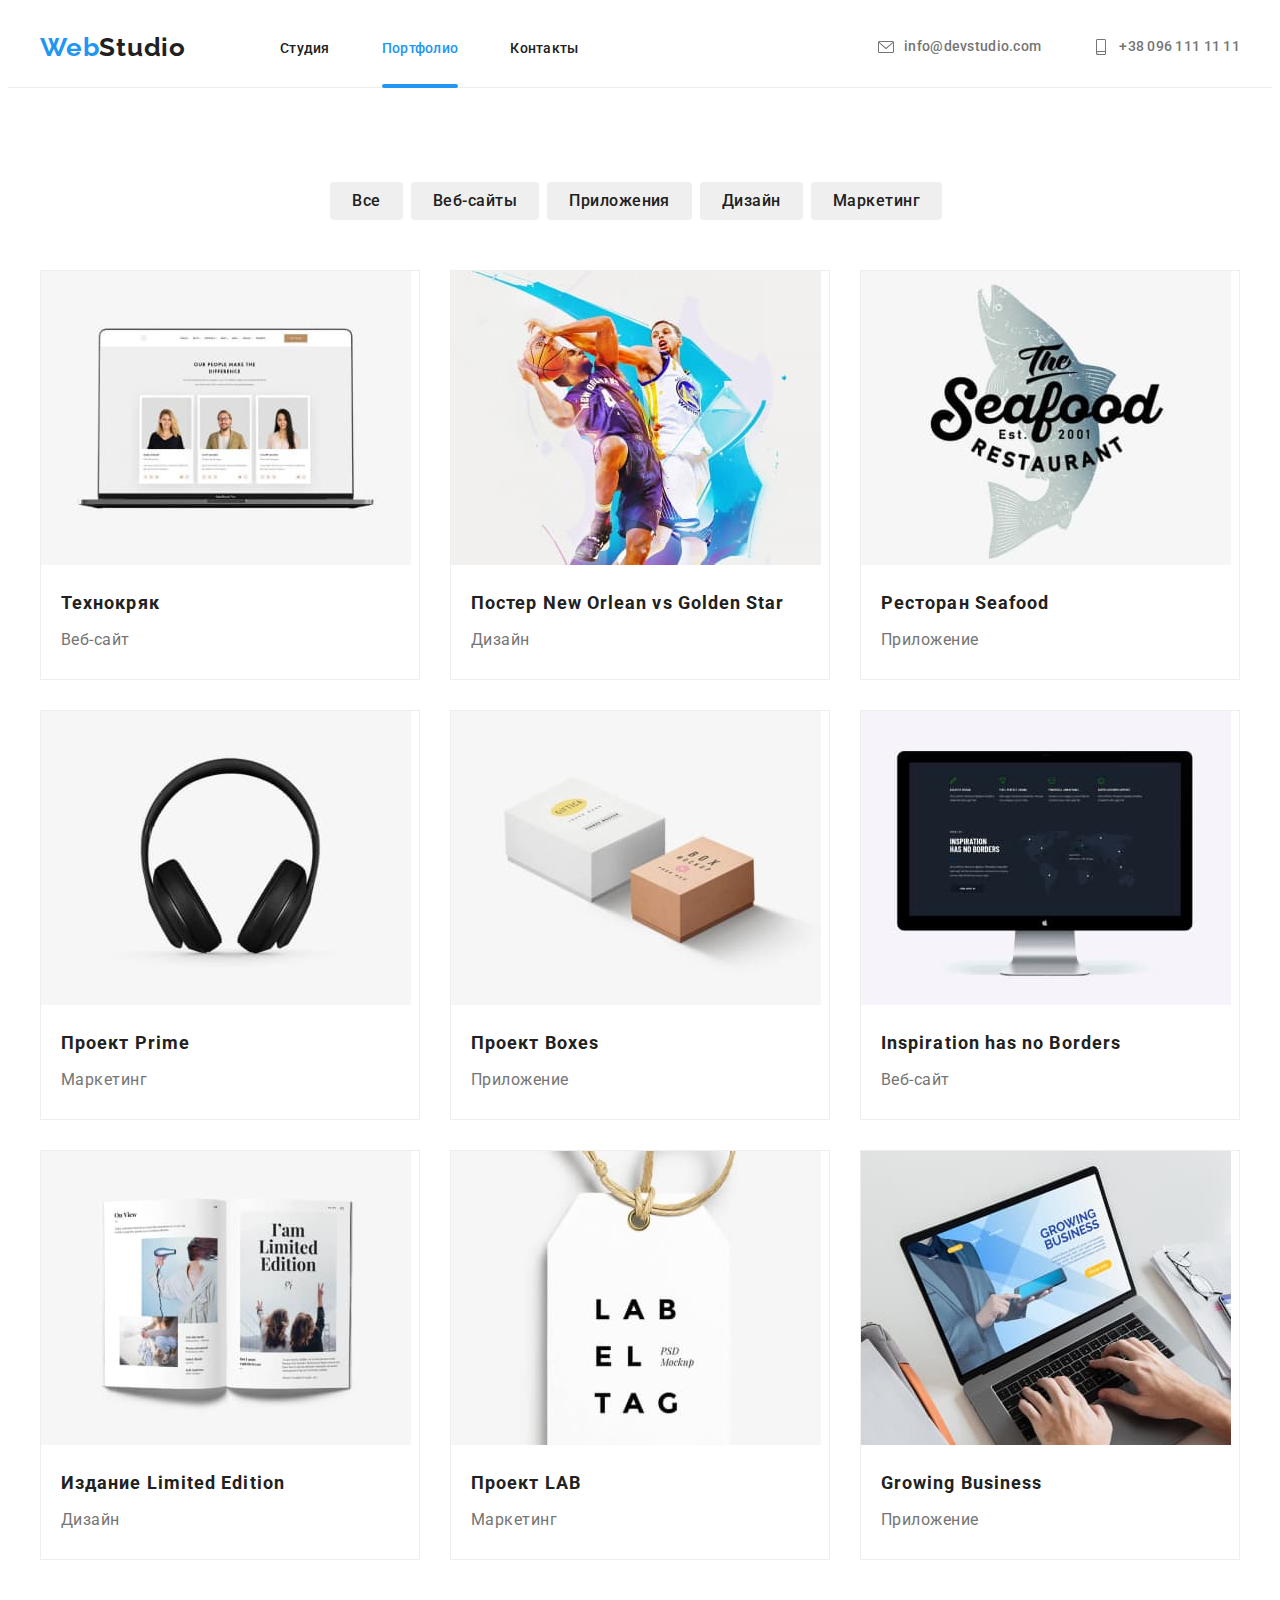
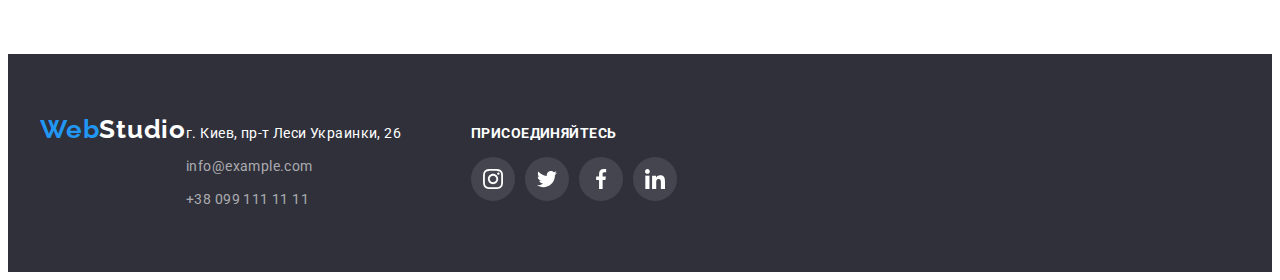
==== portfolio.html @ 0c4805b9 "homework6" ====
<!DOCTYPE html>
<html lang="ru">

<head>
    <meta charset="UTF-8" />
    <meta name="viewport" content="width=device-width, initial-scale=1.0" />
    <title>Document</title>
    <link rel="preconnect" href="https://fonts.googleapis.com">
    <link rel="preconnect" href="https://fonts.gstatic.com" crossorigin>
    <link
        href="https://fonts.googleapis.com/css2?family=Raleway:wght@700&family=Roboto:wght@400;500;700;900&display=swap"
        rel="stylesheet">
    <link rel="stylesheet" href="https://cdnjs.cloudflare.com/ajax/libs/modern-normalize/1.1.0/modern-normalize.min.css"
        integrity="sha512-wpPYUAdjBVSE4KJnH1VR1HeZfpl1ub8YT/NKx4PuQ5NmX2tKuGu6U/JRp5y+Y8XG2tV+wKQpNHVUX03MfMFn9Q=="
        crossorigin="anonymous" referrerpolicy="no-referrer" />
    <link rel="stylesheet" href="./css/styles.css" />
</head>

<body>
    <!-- Шапка сайта -->
    <header class="header">
        <div class="container">
            <nav class="header-navigation">
                <a class="header-logo link" href="/">
                    Web<span class="header-studio">Studio</span>
                </a>


                <ul class="header-list list ">
                    <li class="header-item"><a href="index.html" class="header-link   link">Студия</a></li>
                    <li class="header-item"><a href=" ./portfolio.html" class="header-link current link">Портфолио</a>
                    </li>
                    <li class="header-item"><a href="" class="header-link  link"> Контакты</a></li>
                </ul>

                <ul class="header-mail-tel">
                    <li class="header-mail list"><a href="" class="mail-link link"><svg class="mail-social-icon"
                                width="16" height="16">
                                <use href="./images/icons.svg#icon-envelope"></use>
                            </svg>info@devstudio.com</a></li>
                    <li class="header-tel list"><a href="" class="tel-link link"><svg class="tel-social-icon" width="16"
                                height="16">
                                <use href="./images/icons.svg#icon-smartphone"></use>
                            </svg>+38 096 111 11 11</a></li>
                </ul>
            </nav>
        </div>
    </header>
    <main>
        <!-- Кнопки -->
        <section class="main-menu">
            <div class="container">
                <h1 class="main-menu-buttons">Кнопки</h1>
                <div class="container-buttons">
                    <ul class="main-menu-list list">
                        <li class="main-menu-item"><button class="main-btn" type="button">Все</button></li>
                        <li class="main-menu-item"><button class="main-btn" type="button">Веб-сайты</button></li>
                        <li class="main-menu-item"><button class="main-btn" type="button">Приложения</button></li>
                        <li class="main-menu-item"><button class="main-btn" type="button">Дизайн</button></li>
                        <li class="main-menu-item"><button class="main-btn" type="button">Маркетинг</button></li>

                    </ul>
                </div>

                <!-- Портфолио -->
                <ul class="portfolio-list list">
                    <li class="portfolio-item  "><a class="portfolio-link" href="">
                            <div class="portfolio-link-wrap"> <img src="./images/portfolio1.jpg" alt="ноутбук"
                                    width="370" />
                                <p class="portfolio-top-text">Технокряк это современная площадка распространения
                                    коронавируса. Компании используют эту
                                    платформу для цифрового
                                    шпионажа и атак на защищённые сервера конкурентов.</p>
                            </div>
                            <div class="portfolio-item-content ">
                                <h2 class="portfolio-text">Технокряк</h2>
                                <p class="portfolio-pretext ">Веб-сайт</p>
                            </div>
                        </a></li>
                    <li class="portfolio-item"><a class="portfolio-link" href="">
                            <div class="portfolio-link-wrap"> <img src="./images/portfolio2.jpg" alt="два баскетболиста"
                                    width="370" />
                                <p class="portfolio-top-text">Технокряк это современная площадка распространения
                                    коронавируса. Компании используют эту
                                    платформу для цифрового
                                    шпионажа и атак на защищённые сервера конкурентов.</p>
                            </div>
                            <div class="portfolio-item-content">
                                <h2 class="portfolio-text">Постер New Orlean vs Golden Star</h2>
                                <p class="portfolio-pretext">Дизайн</p>
                            </div>
                        </a></li>
                    <li class="portfolio-item"><a class="portfolio-link" href="">
                            <div class="portfolio-link-wrap"> <img src="./images/portfolio3.jpg" alt="лого ресторана"
                                    width="370" />
                                <p class="portfolio-top-text">Технокряк это современная площадка распространения
                                    коронавируса. Компании используют эту
                                    платформу для цифрового
                                    шпионажа и атак на защищённые сервера конкурентов.</p>
                            </div>
                            <div class="portfolio-item-content">
                                <h2 class="portfolio-text">Ресторан Seafood</h2>
                                <p class="portfolio-pretext">Приложение</p>
                            </div>
                        </a></li>

                    <li class="portfolio-item"><a class="portfolio-link" href="">
                            <div class="portfolio-link-wrap"> <img src="./images/portfolio4.jpg" alt="наушники"
                                    width="370" />
                                <p class="portfolio-top-text">Технокряк это современная площадка распространения
                                    коронавируса. Компании используют эту
                                    платформу для цифрового
                                    шпионажа и атак на защищённые сервера конкурентов.</p>
                            </div>
                            <div class="portfolio-item-content">
                                <h2 class="portfolio-text">Проект Prime</h2>
                                <p class="portfolio-pretext">Маркетинг</p>
                            </div>
                        </a></li>
                    <li class="portfolio-item"><a class="portfolio-link" href="">
                            <div class="portfolio-link-wrap"> <img src="./images/portfolio5.jpg" alt="две коробки"
                                    width="370" />
                                <p class="portfolio-top-text">Технокряк это современная площадка распространения
                                    коронавируса. Компании используют эту
                                    платформу для цифрового
                                    шпионажа и атак на защищённые сервера конкурентов.</p>
                            </div>
                            <div class="portfolio-item-content">
                                <h2 class="portfolio-text">Проект Boxes</h2>
                                <p class="portfolio-pretext">Приложение</p>
                            </div>
                        </a></li>
                    <li class="portfolio-item"><a class="portfolio-link" href="">
                            <div class="portfolio-link-wrap"> <img src="./images/portfolio6.jpg" alt="монитор"
                                    width="370" />
                                <p class="portfolio-top-text">Технокряк это современная площадка распространения
                                    коронавируса. Компании используют эту
                                    платформу для цифрового
                                    шпионажа и атак на защищённые сервера конкурентов.</p>
                            </div>
                            <div class="portfolio-item-content">
                                <h2 class="portfolio-text">Inspiration has no Borders</h2>
                                <p class="portfolio-pretext">Веб-сайт</p>
                            </div>
                        </a></li>

                    <li class="portfolio-item"><a class="portfolio-link" href="">
                            <div class="portfolio-link-wrap"> <img src="./images/portfolio7.jpg" alt="журнал"
                                    width="370" />
                                <p class="portfolio-top-text">Технокряк это современная площадка распространения
                                    коронавируса. Компании используют эту
                                    платформу для цифрового
                                    шпионажа и атак на защищённые сервера конкурентов.</p>
                            </div>
                            <div class="portfolio-item-content">
                                <h2 class="portfolio-text">Издание Limited Edition</h2>
                                <p class="portfolio-pretext">Дизайн</p>
                            </div>
                        </a></li>
                    <li class="portfolio-item"><a class="portfolio-link" href="">
                            <div class="portfolio-link-wrap"> <img src="./images/portfolio8.jpg" alt="эмблема"
                                    width="370" />
                                <p class="portfolio-top-text">Технокряк это современная площадка распространения
                                    коронавируса. Компании используют эту
                                    платформу для цифрового
                                    шпионажа и атак на защищённые сервера конкурентов.</p>
                            </div>
                            <div class="portfolio-item-content">
                                <h2 class="portfolio-text">Проект LAB</h2>
                                <p class="portfolio-pretext">Маркетинг</p>
                            </div>
                        </a></li>
                    <li class="portfolio-item"><a class="portfolio-link" href="">
                            <div class="portfolio-link-wrap"> <img src="./images/portfolio9.jpg" alt="ноутбук"
                                    width="370" />
                                <p class="portfolio-top-text">Технокряк это современная площадка распространения
                                    коронавируса. Компании используют эту
                                    платформу для цифрового
                                    шпионажа и атак на защищённые сервера конкурентов.</p>
                            </div>
                            <div class="portfolio-item-content">
                                <h2 class="portfolio-text">Growing Business</h2>
                                <p class="portfolio-pretext">Приложение</p>
                            </div>
                        </a></li>

                </ul>
            </div>
        </section>
    </main>
    <!-- Футер -->
    <footer class="footer">
        <div class="container footer-container">
            <div class="container-footer-logo">
                <a class="footer-logo link" href="/">
                    Web<span class="footer-studio">Studio</span>
                </a>
            </div>

            <address class="adress">
                <ul class="adress-list list">
                    <li class="adress-item">
                        <a class="footer-gps link"
                            href="https://www.google.com/maps/place/%D0%B1%D1%83%D0%BB.+%D0%9B%D0%B5%D1%81%D0%B8+%D0%A3%D0%BA%D1%80%D0%B0%D0%B8%D0%BD%D0%BA%D0%B8,+26,+%D0%9A%D0%B8%D0%B5%D0%B2,+02000/@50.4265807,30.5361971,17z/data=!3m1!4b1!4m5!3m4!1s0x40d4cf0e033ecbe9:0x57a4dffefec77da0!8m2!3d50.4265807!4d30.5383858">
                            г. Киев, пр-т Леси Украинки, 26 </a>
                    </li>
                    <li class="adress-item">
                        <a class="footer-mail link" href="mailto:info@example.com">info@example.com</a>
                    </li>
                    <li class="adress-item">
                        <a class="footer-tel link" href="tel:+38 099 111 11 11">+38 099 111 11 11</a>
                    </li>
                </ul>
            </address>

            <div class="footer-join">
                <p class="join">ПРИСОЕДИНЯЙТЕСЬ</p>
                <ul class="footer-social-list list">
                    <li class="footer-social-item">
                        <a href="" class="footer-social-link">
                            <svg class="footer-social-icon" width="20" height="20">
                                <use href="./images/icons.svg#icon-instagram-2"></use>
                            </svg>
                        </a>
                    </li>
                    <li class="footer-social-item">
                        <a href="" class="footer-social-link">
                            <svg class="footer-social-icon" width="20" height="20">
                                <use href="./images/icons.svg#icon-twitter-1"></use>
                            </svg></a>
                    </li>
                    <li class="footer-social-item">
                        <a href="" class="footer-social-link">
                            <svg class="footer-social-icon" width="20" height="20">
                                <use href="./images/icons.svg#icon-facebook-1"></use>
                            </svg></a>
                    </li>
                    <li class="footer-social-item">
                        <a href="" class="footer-social-link">
                            <svg class="footer-social-icon" width="20" height="20">
                                <use href="./images/icons.svg#icon-linkedin-1"></use>
                            </svg></a>
                    </li>
                </ul>
            </div>
        </div>
    </footer>
</body>

</html>
---- css/styles.css ----
:root {
  --main-tittle-color: #212121;
  --tittle-text-color: #757575;
  --accent-color:      #2196f3;
    --first-text-color:  #2F303A;
  --second-text-color: #F5F4FA;
  --third-text-color: #E5E5E5;
  --fourth-text-color: #ffffff;
  --fifth-text-color: rgba(255, 255, 255, 0.6);
  --sixth-text-color: #AFB1B8;
}
p,
h1,
h2,
h3,
h4,
h5,
h6{
  margin: 0;
}

ul{
  margin: 0;
  padding: 0;
}
button{
  cursor: pointer;
}
img{
  display: block;
  max-width: 100%;
  height: auto;
}

.container{ 
  width: 1200px;
  padding-left: 15px;
  padding-right: 15px;
  margin: 0 auto;
}
body {
  font-family: "Roboto", sans-serif;
  color:var(--main-tittle-color);
}
.list {
  list-style: none;
}
.link {
  text-decoration: none;
}
 /* ----------------------------------------------------------------HEADER----------------------- */
.header{
  padding-top: 24px;
  padding-bottom: 24px;
 border-bottom: 1px solid #ECECEC;
}
 .header-navigation{
  display: flex;
  align-items: center;

}
.header-container{
  display: flex;
  align-items: center;
}
 .header-logo {
  font-family: Raleway;
  font-weight: 700;
  font-size: 26px;
  line-height: 1.19;
  letter-spacing: 0.03em;
  margin-right: 94px;
  color:var(--accent-color);
}
.header-studio  {
  font-family: Raleway;
  font-weight: 700;
  font-size: 26px;
  line-height: 1.19;
  letter-spacing: 0.03em;
  color:var(--main-tittle-color);
}
.header-list .header-link.current{
  color: var(--accent-color);
}
.header-list{
  display: flex;
}
.header-item{
  margin-right: 52px;
}
.header-item:last-child{
  margin:right 0px ;
}
.header-link{
font-weight: 500;
font-size: 14px;
line-height: 1.14;
letter-spacing: 0.02em;
color:var(--main-tittle-color);
transition: color 250ms cubic-bezier(0.4, 0, 0.2, 1);
position: relative;
}
.header-link:hover,
.header-link:focus {
  color:var(--accent-color);
}
.current::after {
content: '';
width: 100%;
height: 4px;
background-color: var(--accent-color);
border-radius: 2px;
position: absolute;
left: 0;
bottom: -32px;
}
.mail-social-icon{
  display: flex;
  margin-right: 10px;
  align-items: center;
  fill: currentColor;
}
.header-mail-tel{
  display: flex;
margin-left: auto;
}
.tel-social-icon{
display: flex;
  align-items: center;
  margin-right: 10px;
  fill: currentColor;
}
.mail-link{
  display: flex;}
 
.tel-link{
  display: flex;}

.header-mail-tel a {
font-weight: 500;
font-size: 14px;
line-height: 1.14;
letter-spacing: 0.02em;
color: var(--tittle-text-color);
transition: color 250ms cubic-bezier(0.4, 0, 0.2, 1)
}
.header-mail-tel a:hover,
.header-mail-tel a:focus{
  color:var(--accent-color);
}
.header-mail{
  margin-right: 52px;
}
 /* ----------------------------------------------------------------HERO----------------------- */
.hero{
  padding: 200px 0px;
height: 600px;
background-image: linear-gradient(rgba(47, 48, 58, 0.4), rgba(47, 48, 58, 0.4)),
 url('../images/fonImg.jpg');
 background-repeat: no-repeat;
 background-position: center;
 background-size: cover;
  background-color:var(--first-text-color);
  
}
 .hero-text{
font-style: normal;
font-weight: 900;
font-size: 44px;
line-height: 1.36;
text-align: center;
letter-spacing: 0.06em;
text-transform: uppercase;
margin-bottom: 40px;
color:var(--fourth-text-color);
}
.hero-btn{
  display: inline-block;
  padding: 10px 32px;
}
.hero-btn{
font-weight: 700;
font-size: 16px;
line-height: 1.87;
display: flex;
align-items: center;
text-align: center;
border-radius: 4px;
margin-right: auto;
margin-left: auto;
letter-spacing: 0.06em;
border: var(--accent-color);
color:var(--fourth-text-color);
background-color:var(--accent-color);
 cursor: pointer;
}
 /* ----------------------------------------------------------------ADVANTAGE----------------------- */

 .advantage{
  background-color: var(--fourth-text-color);
padding-top: 94px ;
}
.advantage-list{
  display: flex;
}

 .advantage-pre-tittle{
font-weight: 700;
font-size: 14px;
width: 270px;
margin-bottom: 10px;
line-height: 1.14;
letter-spacing: 0.03em;
text-transform: uppercase;
color:var(--main-tittle-color);
}
.advantage-tittle{
font-size: 14px;
line-height: 1.71;
width: 270px;
letter-spacing: 0.03em;
color:var(--tittle-text-color);
}

    
.advantage-primavera{
   margin-bottom: 30px;
  margin-right: 30px;
  width:270px ;
  height:120px ;
    display: flex;
    align-items: center;
    justify-content: center;
    background-color: var(--second-text-color);
    box-sizing: content-box;
    border-radius: 4px;
}
 /* ----------------------------------------------------------------EXAMPLES----------------------- */
.examples{
background-color: var(--fourth-text-color);
padding: 94px 0px;
}
.examples-item{
  margin-right: 30px;
  position: relative;
}
.examples-item:last-child{
  margin-right: 0px ;}
.examples-list{
  display: flex;
}
.examples-wrap{
  position: relative;
  
}
.examples-top-text{
  position: absolute;
  bottom: 0;
  left: 0;
font-weight: 700;
font-size: 14px;
line-height: 1.14;
text-align: center;
letter-spacing: 0.03em;
text-transform: uppercase;
color: var(--fourth-text-color);
background: rgba(47, 48, 58, 0.8);
width: 370px;
height: 70px;
padding: 27px;



}
 .examples-text{
font-weight: 700;
font-size: 36px;
line-height: 1.17;
text-align: center;
margin-bottom: 50px;
letter-spacing: 0.03em;
color:var(--main-tittle-color);
}
 /* ----------------------------------------------------------------TEAM----------------------- */
.team{
  background-color: var(--second-text-color);
  padding: 94px 0px;
}
 .team-text{
font-weight: 700;
font-size: 36px;
line-height: 1.17;
margin-bottom: 50px;
align-items: center;
text-align: center;
letter-spacing: 0.03em;
color:var(--main-tittle-color);
}
.team-list{
  display: flex; 
  flex-wrap: wrap;
  margin-right: -30px;  
}
.team-item{
  box-shadow: 0px 1px 3px rgba(0, 0, 0, 0.12), 0px 1px 1px rgba(0, 0, 0, 0.14), 0px 2px 1px rgba(0, 0, 0, 0.2);
border-radius: 0px 0px 4px 4px;

  flex-basis: calc(100% / 4 - 30px);
  margin-right: 30px;   
}
.team-item:last-child{
  margin-right: 0px ;
  
}
  
.team-aftertext{
font-weight: 500;
font-size: 16px;
line-height: 1.19;
text-align: center;
margin-bottom: 10px;
letter-spacing: 0.03em;
color:var(--main-tittle-color);
}
.team-pretext {
  font-weight: 400;
font-size: 16px;
line-height: 1.19;
text-align: center;
letter-spacing: 0.03em;
color:var(--tittle-text-color);
}
.team-social-list{
  display: flex;
  justify-content: center;
  margin-top: 16px;
}
.team-social-item{
  width: 44px;
    height: 44px;
}
.team-social-item + .team-social-item {
    margin-left: 10px;
}
.team-social-link {
    width: 100%;
    height: 100%;
    border-radius: 50%;
    display: flex;
    align-items: center;
    justify-content: center;
    background-color:var(--fourth-text-color);
    color: var(--sixth-text-color); 
    transition: color 250ms cubic-bezier(0.4, 0, 0.2, 1), background-color 250ms cubic-bezier(0.4, 0, 0.2, 1);
}

.team-social-icon {
    fill: currentColor;
}

.team-social-link:hover,
.team-social-link:focus {
    background-color:var(--accent-color);
    color: var(--fourth-text-color);
}
.team-item-content{
  padding: 30px 30px;
  background-color: var(--fourth-text-color);
}
/* -------------------------------------------------------clients---------------------------------- */
 .clients{
   background-color: var(--fourth-text-color);
  padding: 94px 0px;
 }
 .clients-text{
font-weight: 700;
font-size: 36px;
line-height: 1.17;
text-align: center;
letter-spacing: 0.03em;
margin-bottom: 50px;
 }
 .clients-social-list{
   display: flex;
 }
 
 .clients-social-link{
   width: 170px;
    height: 92px;
    border: 1px solid var(--sixth-text-color);
box-sizing: border-box;
display: flex;
    align-items: center;
    justify-content: center;
border-radius: 4px;
margin-right: 30px;
color: var(--sixth-text-color);
transition: color 250ms cubic-bezier(0.4, 0, 0.2, 1),  border 250ms cubic-bezier(0.4, 0, 0.2, 1) }
 
 .clients-social-icon{
   fill: currentColor;
 }
 
 .clients-social-link:hover,
 .clients-social-link:focus{
   color: var(--accent-color);
   border: 1px solid var(--accent-color);
 }

 
  .clients-social-icon:hover,
  .clients-social-link:focus {
  fill: currentColor
}

 /* ----------------------------------------------------------------FOOTER----------------------- */
.footer{
  background-color:var(--first-text-color) ;
  padding-top: 60px;
  padding-bottom: 60px;
}
.container-footer-logo{
  margin-bottom: 20px;
}
.adress-item{
  margin-bottom: 9px;
}
.adress-item:last-child{
  margin-bottom: 0px ;}

.footer-logo{
font-family: Raleway;
font-weight: 700;
font-size: 26px;
line-height: 1.19;
letter-spacing: 0.03em;
color:var(--accent-color);
}
.footer-studio{
font-family: Raleway;
font-weight: 700;
font-size: 26px;
line-height: 1.19;
letter-spacing: 0.03em;
color:var(--fourth-text-color);
}
.footer-gps {
  font-family: Roboto;
font-style: normal;
font-weight: 400;
font-size: 14px;
line-height: 1.71;
letter-spacing: 0.03em;
color:var(--fourth-text-color);
}
.footer-mail{
  font-family: Roboto;
font-style: normal;
font-weight: 400;
font-size: 14px;
line-height: 1.71;
letter-spacing: 0.03em;
color:var(--fifth-text-color);
}
.footer-tel{
  font-family: Roboto;
font-style: normal;
font-weight: 400;
font-size: 14px;
line-height: 1.71;
letter-spacing: 0.03em;
color:var(--fifth-text-color);
}

 .footer-container{
   display: flex;
   align-items: baseline;
 }
.footer-join{
  
  margin-left: 70px;
  
}
  
.join{
  font-family: Roboto;
 font-weight: 700;
font-size: 14px;
line-height: 16px;
letter-spacing: 0.03em;
text-transform: uppercase;
color: var(--fourth-text-color);
}


.footer-social-list{
  display: flex;
  justify-content: center;
  margin-top: 16px;
}
.footer-social-item{
  width: 44px;
    height: 44px;
}
.footer-social-item + .footer-social-item {
    margin-left: 10px;
}
.footer-social-link {
    width: 100%;
    height: 100%;
    border-radius: 50%;
    display: flex;
    align-items: center;
    justify-content: center;
    background-color:rgba(255, 255, 255, 0.1);
    color: var(--fourth-text-color); 
    transition: color 250ms cubic-bezier(0.4, 0, 0.2, 1), background-color 250ms cubic-bezier(0.4, 0, 0.2, 1);
}

.footer-social-icon {
    fill: currentColor;
}

.footer-social-link:hover,
.footer-social-link:focus {
    background-color:var(--accent-color);
    color: var(--fourth-text-color);
}
.footer-item-content{
  padding: 30px 30px;
  background-color:#FFFFFF;}
  /* ------------------------------------------------MODALKA----------------------------- */

.backdrop{
  width: 100vw;
  height: 100vh;
  background-color: rgba(23, 26, 36, 0.2);
  position: fixed;
  top: 0;
  left: 0;
  transition: opacity 250ms, visibility 250ms;
}
.backdrop.is-hidden .modal {
    transform: scale(1.5) ;
}
.modal{
  width: 528px;
  min-height: 581px;
  background-color: var(--fourth-text-color);
  box-shadow: 0px 1px 3px rgba(0, 0, 0, 0.12), 0px 1px 1px rgba(0, 0, 0, 0.14), 0px 2px 1px rgba(0, 0, 0, 0.2);
  border-radius: 4px;
  position: absolute;
  padding: 40px;
  top:50%;
  left: 50%;
  transform: scale(1) rotate(0) translate(-50%, -50%); 
   transition: transform 250ms;
}
.modal-close {
    position: absolute;
    top: 8px;
    right: 8px;
    width: 30px;
    height: 30px;
    background-color: var(--fourth-text-color);
    border: 1px solid rgba(0, 0, 0, 0.1);
    border-radius: 50%;
    display: flex;
    align-items: center;
    justify-content: center;
}
.is-hidden {
    visibility: hidden;
    opacity: 0;
    pointer-events: none;
}

.close-icon:hover{
  fill:var(--accent-color)
}
.modal-title{
  font-family: Roboto;
font-weight: 700;
font-size: 20px;
line-height: 1.15;
text-align: center;
letter-spacing: 0.03em;
margin-bottom: 12px;
}
.modal-form-field{
  margin-bottom: 10px;
}
.modal-input-wrap{
  position: relative;
}
.input-icon{
  position: absolute;
  top: 50%;
  transform: translateY(-50%);
  left: 15px;
  transition: fill 250ms cubic-bezier(0.4, 0, 0.2, 1);
}
.modal-input{
  width: 100%;
  height: 40px;
  border: 1px solid rgba(33, 33, 33, 0.2);
box-sizing: border-box;
border-radius: 4px;
padding-left: 42px;
padding-right: 15px;
background-color: transparent;
outline: none;
transition: border-color 250ms cubic-bezier(0.4, 0, 0.2, 1);
}
.modal-input:focus + .input-icon{
  fill: var(--accent-color);
}
.modal-input:focus,
.modal-text:focus{
border-color:var(--accent-color) ;
}
.modal-input-text{
  font-family: Roboto;
font-weight: 400;
font-size: 12px;
line-height: 1.17;
letter-spacing: 0.01em;
display: block;
margin-bottom: 4px;
color: var(--tittle-text-color);
}
.modal-text{
  width: 100%;
  height: 120px;
  border: 1px solid rgba(33, 33, 33, 0.2);
box-sizing: border-box;
border-radius: 4px;
padding: 12px 16px;
resize: none;
outline: none;
}
.modal-text::placeholder{
  font-family: Roboto;
font-weight: 400;
font-size: 14px;
line-height: 1.14;
letter-spacing: 0.01em;
color: rgba(117, 117, 117, 0.5);

}
.modal-btn{
  font-family: Roboto;
font-weight: 700;
font-size: 16px;
line-height: 1.89;
letter-spacing: 0.06em;
  width: 200px;
height: 50px;
  display: block;
  margin: 0 auto;
  color: var(--fourth-text-color);
  background-color: var(--accent-color);
  box-shadow: 0px 4px 4px rgba(0, 0, 0, 0.15);
border-radius: 4px;
border: var(--accent-color);
}
.modal-check-text{
  display: flex;
  font-family: Roboto;
font-weight: 400;
font-size: 14px;
line-height: 1.71;
letter-spacing: 0.03em;
color:var(--tittle-text-color);
align-items: center;
}
.span{
  width: 16px;
height: 15px;
border: 2px solid;
margin-right: 5px;
border-radius: 4px;
color: var(--main-tittle-color);
display: flex;
align-items: center;
justify-content: center;
}
.icon-check{
  fill:var(--fourth-text-color)
}
.modal-check:checked + .modal-check-text span{
background-color: var(--accent-color) ;
border: none;
}
.modal-check {
  visibility: hidden;
}


/* -------------------------------ПОРТФОЛИО----------------- */
.main-menu{
  background-color:var(--fourth-text-color);
  padding-top: 94px;
  padding-bottom: 94px;
}
.main-menu-list{
  display: flex;
  margin-bottom: 50px;
  justify-content: center;
}
.main-menu-buttons{
  display: none;
}
.main-menu-item{
  margin-right: 8px;
}
.main-btn{
  font-family: Roboto;
font-weight: 500;
font-size: 16px;
line-height: 1.62;
letter-spacing: 0.03em;
border-radius: 4px;
padding: 6px 22px;
min-width: 73px;
text-align: center;
border-radius: 4px;
color:var(--main-tittle-color);
border:var(--second-text-color);
transition: color 250ms cubic-bezier(0.4, 0, 0.2, 1), background-color 250ms cubic-bezier(0.4, 0, 0.2, 1), box-shadow 250ms cubic-bezier(0.4, 0, 0.2, 1);
}
.main-btn{
  cursor: pointer;}
.main-btn:hover,
.main-btn:focus{
  color:var(--fourth-text-color);
  background-color: var(--accent-color);
  box-shadow: 0px 3px 1px rgba(0, 0, 0, 0.1), 0px 1px 2px rgba(0, 0, 0, 0.08), 0px 2px 2px rgba(0, 0, 0, 0.12);
border-radius: 4px;
}
/* -----------------------------СЕТКА------------------------------ */
.portfolio-list{
  display: flex;
  flex-wrap: wrap;
  margin-right: -30px;
}
.portfolio-item{
flex-basis: calc(100% / 3 - 30px);
  margin-right: 30px;  
  margin-bottom: 30px; 
  border: 1px solid #EEEEEE;
box-sizing: border-box;
}
.portfolio-item:nth-last-child(-n + 3) {
  margin-bottom: 0px;
  }
.portfolio-item-content{
  padding-top: 20px;
  padding-right: 24px;
  padding-bottom: 24px;
  padding-left: 20px;
}
.portfolio-text{
  font-family: Roboto;
font-weight: 700;
font-size: 18px;
width: 322px;
height: 36px;
line-height: 2.0;
letter-spacing: 0.06em;
margin-bottom: 4px;
color:var(--main-tittle-color);
background-color: var(--fourth-text-color);
}
.portfolio-pretext{font-family: Roboto;
font-weight: 400;
font-size: 16px;
width: 322px;
height: 30px;
line-height: 1.87;
letter-spacing: 0.03em;
color:var(--tittle-text-color);
background-color: var(--fourth-text-color);
}
.portfolio-link{
  display: inline-block;
  text-decoration: none;
  transition: box-shadow 250ms cubic-bezier(0.4, 0, 0.2, 1);
  position: relative;
}
  .portfolio-link:hover,
  .portfolio-link:focus{
    box-shadow: 0px 1px 1px rgba(0, 0, 0, 0.12), 0px 4px 4px rgba(0, 0, 0, 0.06), 1px 4px 6px rgba(0, 0, 0, 0.16);
  }
  .portfolio-link-wrap{
    position: relative;
    overflow: hidden;
  }
  .portfolio-link:hover .portfolio-top-text{
    transform: translateY(0);
  }
.portfolio-top-text{
position: absolute;
top: 0;
left: 0;
font-family: Roboto;
font-weight: 400;
font-size: 18px;
line-height: 1.56;
letter-spacing: 0.03em;
color: var(--fourth-text-color);
padding: 63px 24px;
background-color: var(--accent-color);
height: 100%;
transform: translateY(100%);
transition: transform 250ms; 

}
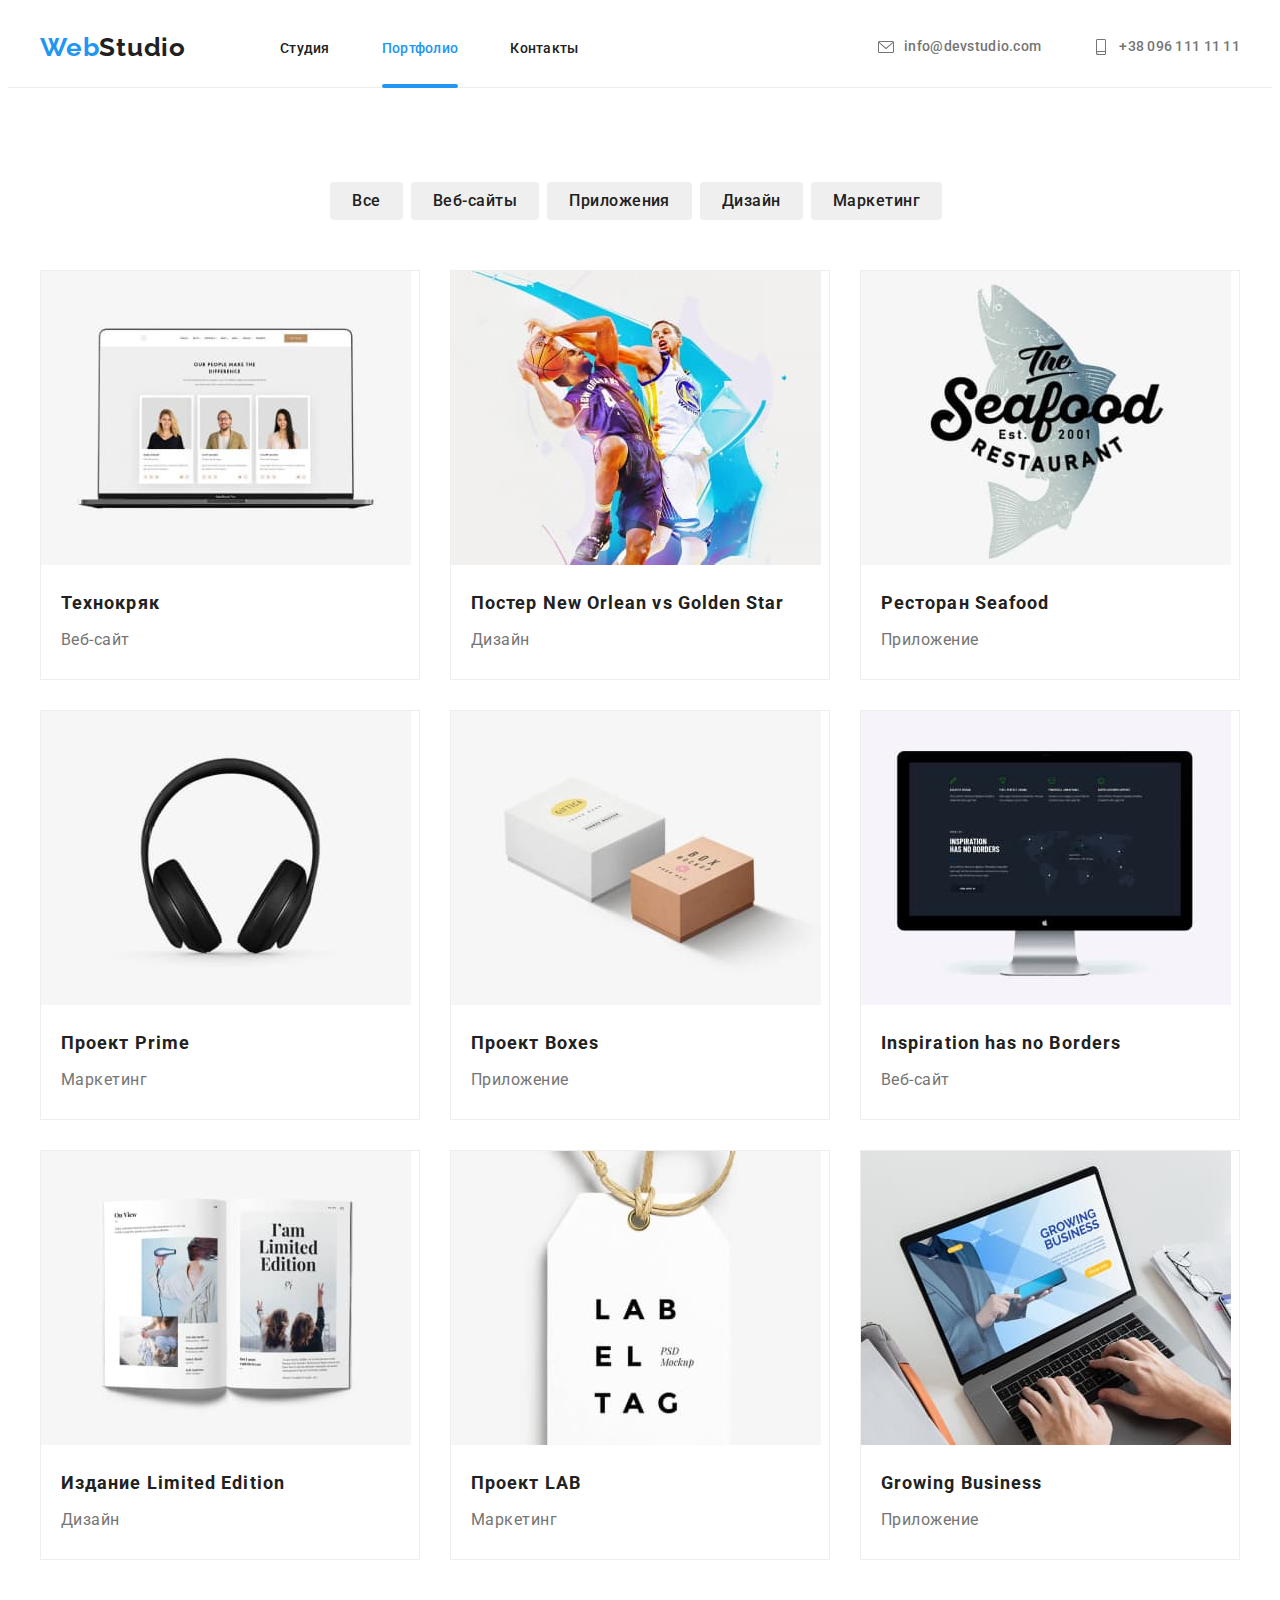
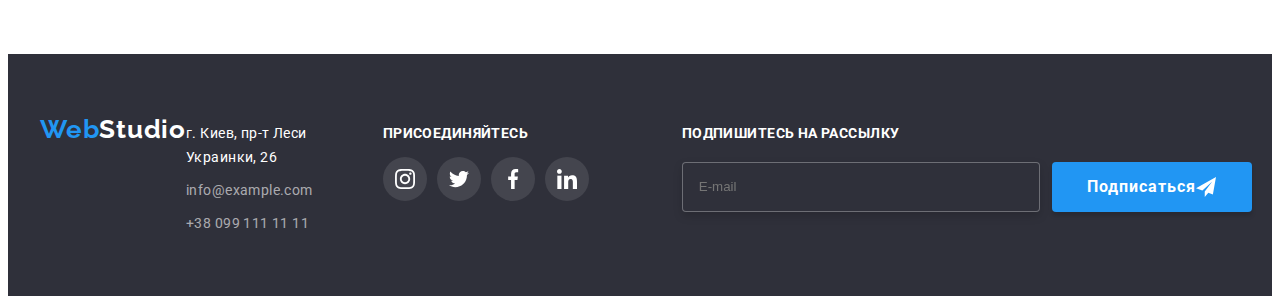
==== commit fda97361: "88888888" ====
--- a/portfolio.html
+++ b/portfolio.html
@@ -243,6 +243,16 @@
                     </li>
                 </ul>
             </div>
+            <div class="footer-subscription">
+                <p class="footer-mailing">Подпишитесь на рассылку</p>
+                <form action="" class="footer-form">
+                    <input type="text" name="user-mail" placeholder="E-mail" class="footer-mail-subscription">
+                    <button type="submit" class="btn-subscription">Подписаться <svg class="footer-btn-icon" width="20"
+                            height="20">
+                            <use href="./images/icons.svg#icon-icon-send"></use>
+                        </svg></button>
+                </form>
+            </div>
         </div>
     </footer>
 </body>
--- a/css/styles.css
+++ b/css/styles.css
@@ -480,6 +480,7 @@
 .footer-join{
   
   margin-left: 70px;
+  margin-right: 93px;
   
 }
   
@@ -530,6 +531,58 @@
 .footer-item-content{
   padding: 30px 30px;
   background-color:#FFFFFF;}
+  .footer-form{
+    display: flex;
+  }
+  .footer-mailing{
+    font-family: Roboto;
+font-style: normal;
+font-weight: bold;
+font-size: 14px;
+line-height: 1.14;
+letter-spacing: 0.03em;
+text-transform: uppercase;
+color: var(--fourth-text-color);
+margin-bottom: 20px;
+  }
+  .footer-mail-subscription{
+    width: 358px;
+    height: 50px;
+    display: block;
+    border: 1px solid rgba(255, 255, 255, 0.3);
+box-sizing: border-box;
+filter: drop-shadow(0px 4px 4px rgba(0, 0, 0, 0.15));
+border-radius: 4px;
+background-color: var(--first-text-color);
+outline: none;
+margin-right: 12px;
+padding-left: 16px;
+  }
+  input[type="text"]{
+    color: var(--tittle-text-color);
+  }
+  
+  .btn-subscription{
+    width: 200px;
+    font-family: Roboto;
+font-weight: 700;
+font-size: 16px;
+line-height: 1.87;
+display: flex;
+align-items: center;
+justify-content: center;
+text-align: center;
+letter-spacing: 0.06em;
+color: var(--fourth-text-color);
+background: #2196F3;
+box-shadow: 0px 4px 4px rgba(0, 0, 0, 0.15);
+border-radius: 4px;
+border-color: var(--accent-color);
+border: none;
+  }
+  .footer-btn-icon{
+    fill: var(--fourth-text-color);
+  }
   /* ------------------------------------------------MODALKA----------------------------- */
 
 .backdrop{
@@ -575,7 +628,9 @@
     opacity: 0;
     pointer-events: none;
 }
-
+.close-icon{
+  transition: fill 250ms cubic-bezier(0.4, 0, 0.2, 1);
+}
 .close-icon:hover{
   fill:var(--accent-color)
 }
@@ -590,6 +645,14 @@
 }
 .modal-form-field{
   margin-bottom: 10px;
+}
+.modal-coment-field{
+  margin-bottom: 20px;
+}
+.modal-checkbox-field{
+  display: flex;
+  margin-bottom: 30px;
+  align-items: center;
 }
 .modal-input-wrap{
   position: relative;
@@ -664,6 +727,12 @@
   box-shadow: 0px 4px 4px rgba(0, 0, 0, 0.15);
 border-radius: 4px;
 border: var(--accent-color);
+transition: background-color 250ms cubic-bezier(0.4, 0, 0.2, 1);
+
+}
+.modal-btn:focus,
+.modal-btn:hover{
+background-color:#188CE8;
 }
 .modal-check-text{
   display: flex;
@@ -674,13 +743,24 @@
 letter-spacing: 0.03em;
 color:var(--tittle-text-color);
 align-items: center;
+}
+.modal-link{
+  display: block;
+  font-family: Roboto;
+font-weight: 400;
+font-size: 14px;
+line-height: 1.71;
+letter-spacing: 0.03em;
+color:var(--accent-color);
+margin-left: 5px;
+text-decoration-skip-ink: none;
 }
 .span{
   width: 16px;
 height: 15px;
 border: 2px solid;
 margin-right: 5px;
-border-radius: 4px;
+border-radius: 2px;
 color: var(--main-tittle-color);
 display: flex;
 align-items: center;
